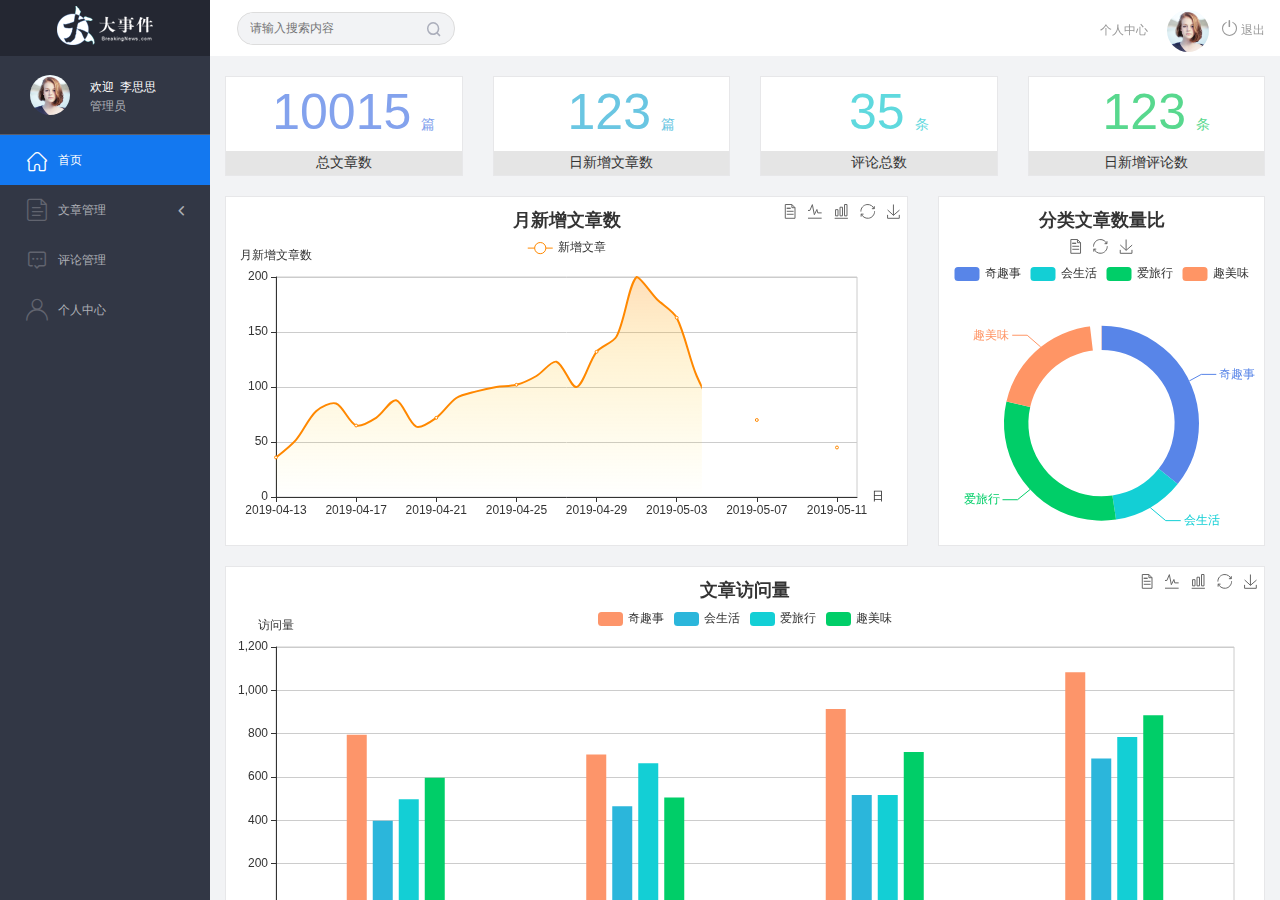
==== web_back/index.html @ 24933288 "初始化" ====
<!DOCTYPE html>
<html lang="en">

<head>
    <meta charset="UTF-8">
    <meta name="viewport" content="width=device-width, initial-scale=1.0">
    <meta http-equiv="X-UA-Compatible" content="ie=edge">
    <title>大事件-后台首页</title>
    <link rel="stylesheet" href="js/bootstrap/css/bootstrap.min.css">
    <link rel="stylesheet" href="css/reset.css">
    <link rel="stylesheet" href="css/iconfont.css">
    <link rel="stylesheet" href="css/main.css">
    <script src="js/jquery-1.12.4.min.js"></script>
</head>

<body>
    <div class="sider">
        <a href="#" class="logo"><img src="images/logo02.png" alt="logo"></a>
        <div class="user_info">
            <img src="images/2.jpg" alt="person">
            <span>欢迎&nbsp;&nbsp;李思思</span>
            <b>管理员</b>
        </div>
        <div class="menu">
            <div class="level01 active"><a href="main_count.html" target="main_frame"><i class="iconfont icon-yidiandiantubiao04"></i><span>首页</span></a></div>
            <div class="level01"><a href="#"><i class="iconfont icon-icon-article"></i><span>文章管理</span><b
                        class="iconfont icon-arrowdownl"></b></a></div>
            <ul class="level02">
                <li><a href="article_list.html" target="main_frame"><i class="iconfont icon-previewright"></i><span>文章列表</span></a></li>
                <li><a href="article_release.html" target="main_frame"><i class="iconfont icon-previewright"></i><span>发表文章</span></a></li>
                <li><a  href="article_category.html" target="main_frame"><i class="iconfont icon-previewright"></i><span>文章类别管理</span></a></li>
            </ul>

            <div class="level01"><a href="comment_list.html" target="main_frame"><i class="iconfont icon-comment"></i><span>评论管理</span></a></div>
            <div class="level01"><a  href="user.html" target="main_frame"><i class="iconfont icon-user"></i><span>个人中心</span></a></div>
        </div>
    </div>

    <div class="header_bar">        
        <form class="search_form">
            <input type="text" placeholder="请输入搜索内容">
            <i class="iconfont icon-search"></i>
        </form>
        <div class="user_center_link">
            <a href="user.html" onclick="setMenu(3,0)" target="main_frame">个人中心</a>
            <img src="images/2.jpg" alt="person">
            <a href="#"><i class="iconfont icon-tuichu"></i> 退出</a>
        </div>
    </div>

    <div class="main" id="main_body">
        <iframe src="main_count.html" frameborder="0" id="main_frame" name="main_frame" frameborder="0" scrolling="auto"></iframe>
    </div>



    <script>
        var $level01 = $('.level01');
        var $subli = $('.level02 li')
        $level01.click(function(){
            $level01.not($(this)).removeClass('active');
            $(this).addClass('active');

            if($(this).next().hasClass('level02')){
                $(this).next().slideToggle();
                $(this).find('b').toggleClass('rotate0');
            }else{
                $subli.removeClass('active'); 
            }
        })

        $subli.click(function(){
            $subli.not($(this)).removeClass('active');
            $(this).addClass('active');

            if(!$(this).parent().prev().hasClass('active')){
                $level01.removeClass('active');
                $(this).parent().prev().addClass('active');
            }
        })

        function resizeFrame(){
            var frame_w = $('#main_body').outerWidth();
			var frame_h = $('#main_body').outerHeight();
			$('#main_frame').css({'width':frame_w,'height':frame_h});
        }

        resizeFrame();

        $(window).resize(function(){
            resizeFrame();
        })


        function setMenu(m,n){
           $level01.eq(m).addClass('active').siblings().not('.level02').removeClass('active');
           if(m!=1){              
              $('.level02').slideUp(); 
           }else{
              $('.level02').slideDown();
              $('.level02').children().eq(n).addClass('active').siblings().removeClass('active');
           }
        }

    </script>

</body>
</html>
---- web_back/css/iconfont.css ----
@font-face {font-family: "iconfont";
  src: url('../fonts/iconfont.eot?t=1558003957214'); /* IE9 */
  src: url('../fonts/iconfont.eot?t=1558003957214#iefix') format('embedded-opentype'), /* IE6-IE8 */
  url('[data-uri]') format('woff2'),
  url('../fonts/iconfont.woff?t=1558003957214') format('woff'),
  url('../fonts/iconfont.ttf?t=1558003957214') format('truetype'), /* chrome, firefox, opera, Safari, Android, iOS 4.2+ */
  url('../fonts/iconfont.svg?t=1558003957214#iconfont') format('svg'); /* iOS 4.1- */
}

.iconfont {
  font-family: "iconfont" !important;
  font-size: 16px;
  font-style: normal;
  -webkit-font-smoothing: antialiased;
  -moz-osx-font-smoothing: grayscale;
}

.icon-yidiandiantubiao04:before {
  content: "\e607";
}

.icon-arrowdownl:before {
  content: "\e6a3";
}

.icon-key:before {
  content: "\e68b";
}

.icon-tuichu:before {
  content: "\e622";
}

.icon-previewright:before {
  content: "\e75c";
}

.icon-system:before {
  content: "\e6a6";
}

.icon-icondate:before {
  content: "\e609";
}

.icon-search:before {
  content: "\e656";
}

.icon-system1:before {
  content: "\e608";
}

.icon-user:before {
  content: "\e645";
}

.icon-comment:before {
  content: "\e60a";
}

.icon-icon-article:before {
  content: "\e601";
}
---- web_back/css/main.css ----
body{
    font-family:'MicroSoft YaHei';
    background-color: #f2f3f5;
}
.main_wrap{
    position:fixed;
    width:100%;
    height:100%;
    left:0px;
    top:0px;
    background:url('../images/login_bg.jpg'); 
    background-size:100% 100%; 
  }
.header{
    width:1200px;
    overflow: hidden;
    margin:20px auto 0;
}
.heade .logo{
    float: left;
}
.header .copyright{
    float:right;
    font-size:12px;
    color:#fff;
    text-align:right;
    line-height:20px;
    margin-top:10px;
}
.login_form_con{
    position:absolute;
    left:50%;
    top:50%;
    margin-left:-200px;
    margin-top:-155px;
    width:400px;
    height:310px;
    background-color: #edeff0;
}

.login_form{
    position: relative;
}

.login_form .icon-user{
    position:absolute;
    font-size:16px;
    color:#999;
    left:46px;
    top:12px;
}
.login_form .icon-key{
    position:absolute;
    font-size:18px;
    color:#999;
    left:46px;
    top:78px;
}
.login_title{
    height:60px;
    background:url('../images/login_title.png') center center no-repeat #fff;
}
.input_txt,.input_pass,.input_sub{
    display:block;
    width:334px;
    height:37px;
    padding:0px;
    text-indent:40px;
    border:1px solid #ddd;
    margin:27px auto 0;
    outline:none;
}
.input_sub{
    margin-top:40px;
    height:42px;
    background-color: #19b9e7;
    text-indent:0px;
    font-size:18px;
    color:#fff;
    cursor: pointer;
}
.input_sub:hover{
    background-color: #08a0cc;
}

.sider{
    position:fixed;
    left:0;
    top:0;
    bottom:0;
    width:210px;
    background-color: #323745;
}
.sider .logo{
    display:block;
    height:56px;
    background-color: #242732;
    overflow: hidden;
}
.sider .logo img{
    display:block;
    margin:6px auto 0;
}
.user_info{
    height:79px;
    border-bottom:1px solid #5a5e6b;
}

.user_info img{
    float: left;
    width:40px;
    height:40px;
    border-radius:20px;
    margin:19px 0 0 30px;
}
.user_info span{
    float: left;
    width:120px;
    font-size:12px;
    color:#fff;
    margin:23px 0 0 20px;
}
.user_info b{
    float: left;
    width: 120px;
    font-weight:normal;
    font-size:12px;
    color:#adafb5;
    margin:2px 0 0 20px;
}

.menu .level01{
    height:50px;
    line-height:50px;
}
.menu .level01 a{
    display:block;
    height:50px;
    font-size:12px;
    color:#adafb5;
    overflow: hidden;
}
.menu .level01.active a{
    background-color: #1378f0;
    color:#fff;
}
.menu .level01.active i{
    color:#fff;
}

.menu .level01 a:hover{
    background-color: #1378f0;
    color:#fff;
}
.menu .level01 a:hover i{
    color:#fff;
}
.menu .level01 i{
    color:#61646f;
    font-size:22px;
    float: left;
    margin-left:26px;
}
.menu .level01 span{
    float: left;
    margin-left:10px;
}
.menu .level01 b{
    float: right;
    margin-right:20px;
    font-weight:normal;
    transform:rotate(90deg);
    transition:all 500ms ease;
}

.menu .level01 .rotate0{
    transform:rotate(0deg);
}

.menu .level02{
    background: #242732;
    display:none;
}


.menu .level02 li{
    height:40px;
    line-height:40px;
}
.menu .level02 li a{
    display:block;
    height:40px;
    font-size:12px;
    color:#adafb5;
    overflow: hidden;
}

.menu .level02 li a:hover{
    background-color: #1378f0;
    color:#fff;
}

.menu .level02 li i{
    font-size:12px;
    float: left;
    margin-left:60px;
}
.menu .level02 li span{
    font-size:12px;
    float: left;
    margin-left:5px;
}

.menu .level02 .active a{
    color:#ffae00;
}

.header_bar{
    position:fixed;
    left:210px;
    right:0;
    top:0;
    height:56px;
    background-color: #fff;
}

.main{
    position:fixed;
    left:210px;
    top:56px;
    right:0;
    bottom:0;
    background-color: #f2f3f5;
}

.search_form{
    width:218px;
    height:33px;
    border:1px solid #ddd;
    background-color: #f2f3f5;
    border-radius:16px;
    float: left;
    margin:12px 0 0 27px;
}

.search_form input{
    padding:0px;
    margin:0px;
    border:0px;
    float: left;
    background-color: #f2f3f5;
    font-size:12px;
    width:175px;
    height:31px;
    margin-left:12px;
    outline:none;
   
}

.search_form .icon-search{
    line-height:33px;
    cursor: pointer;
    font-size:18px;
    color:#abaebb;
}
.user_center_link{
    float:right;

}
.user_center_link a{
    line-height:56px;
    font-size:12px;
    color:#999;
    margin-right:15px;
}
.user_center_link a:hover{
    color:#ffae00
}

.user_center_link img{
    width:42px;
    height:42px;
    border-radius:32px;
    margin-right:10px;
}

.spannel_list{
    margin-top:20px;
}

.spannel{
	height:100px;
	overflow:hidden;
	text-align:center;
    position:relative;
    background-color: #fff;
    border:1px solid #e7e7e9;
    margin-bottom:20px;
}

.spannel em{
    font-style:normal;
	font-size:50px;
	line-height:50px;
	display:inline-block;
	margin:10px 0 0 20px;
	font-family:'Arial';
	color:#83a2ed;
}

.spannel span{
	font-size:14px;
	display:inline-block;
	color:#83a2ed;
	margin-left:10px;
}

.spannel b{
	position:absolute;
	left:0;
	bottom:0;
	width:100%;
	line-height:24px;
	background:#e5e5e5;
	color:#333;
	font-size:14px;
	font-weight:normal;
}

.scolor01 em,.scolor01 span{
	color:#6ac6e2;
}

.scolor02 em,.scolor02 span{
	color:#5fd9de;
}

.scolor03 em,.scolor03 span{
	color:#58d88e;
}


.gragh_pannel{
    height:350px;
    border:1px solid #e7e7e9;
    background-color: #fff!important; 
    margin-bottom:20px;  
}

.column_pannel{
    margin-bottom:20px;
    height:400px;
    border:1px solid #e7e7e9;
    background-color: #fff!important;   
}

.common_title{
    line-height:42px;
    background-color: #fbfbfb;
    border:1px solid #e7e7e9;
    margin-top:20px;
    text-indent: 15px;
    font-size:14px;
    color:#333;
}

.common_con{
    border:1px solid #e7e7e9;
    border-top:0px;
    background-color: #fff;
    padding-bottom:20px;
    margin-bottom:20px;
}
.opt_btns{
    margin-top:20px;
}

.mp20{
    margin-top:20px;
}

.pagination{   
   margin:0;
}

.article_form{
    margin-top:20px;
}

.form-group{
    margin-bottom:25px;
}

.form-group label{
    font-weight:normal;
    color:#666;
}

.icon-icondate{
    line-height:16px;
}

.user_pic{
    width:100px;
    height:100px;
    margin-bottom:10px;
}

.article_cover{
    width:200px;
    height:200px;
    margin-bottom:10px;
}
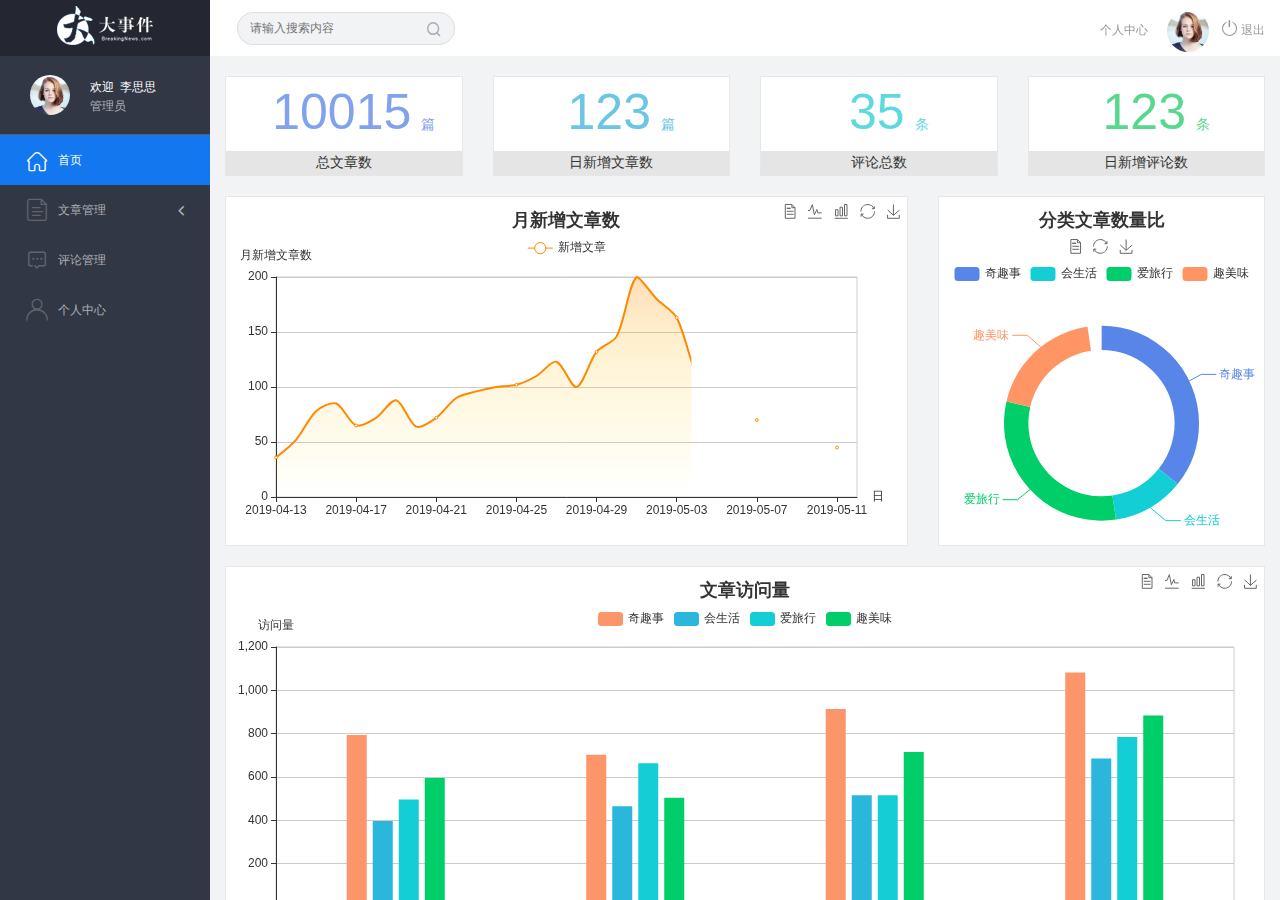
==== commit 1d9be25d: "退出页面以及封装函数" ====
--- a/web_back/index.html
+++ b/web_back/index.html
@@ -28,15 +28,15 @@
             <ul class="level02">
                 <li><a href="article_list.html" target="main_frame"><i class="iconfont icon-previewright"></i><span>文章列表</span></a></li>
                 <li><a href="article_release.html" target="main_frame"><i class="iconfont icon-previewright"></i><span>发表文章</span></a></li>
-                <li><a  href="article_category.html" target="main_frame"><i class="iconfont icon-previewright"></i><span>文章类别管理</span></a></li>
+                <li><a href="article_category.html" target="main_frame"><i class="iconfont icon-previewright"></i><span>文章类别管理</span></a></li>
             </ul>
 
             <div class="level01"><a href="comment_list.html" target="main_frame"><i class="iconfont icon-comment"></i><span>评论管理</span></a></div>
-            <div class="level01"><a  href="user.html" target="main_frame"><i class="iconfont icon-user"></i><span>个人中心</span></a></div>
+            <div class="level01"><a href="user.html" target="main_frame"><i class="iconfont icon-user"></i><span>个人中心</span></a></div>
         </div>
     </div>
 
-    <div class="header_bar">        
+    <div class="header_bar">
         <form class="search_form">
             <input type="text" placeholder="请输入搜索内容">
             <i class="iconfont icon-search"></i>
@@ -44,7 +44,7 @@
         <div class="user_center_link">
             <a href="user.html" onclick="setMenu(3,0)" target="main_frame">个人中心</a>
             <img src="images/2.jpg" alt="person">
-            <a href="#"><i class="iconfont icon-tuichu"></i> 退出</a>
+            <a href="#" id="back"><i class="iconfont icon-tuichu"></i> 退出</a>
         </div>
     </div>
 
@@ -52,57 +52,76 @@
         <iframe src="main_count.html" frameborder="0" id="main_frame" name="main_frame" frameborder="0" scrolling="auto"></iframe>
     </div>
 
+    <!-- **************************************自己写的代码 -->
+    <script>
+        var back_ = {
+            back_1: function() {
+                $.post('http://192.168.172.82:8000/admin/logout').then(function() {
+                    window.location.href = 'login.html'
+                })
+            }
+        }
+    </script>
+    <script>
+        $('#back').on('click', function() {
+            back_.back_1();
+        })
+    </script>
 
+    <!-- **********************************************结束 -->
 
     <script>
         var $level01 = $('.level01');
         var $subli = $('.level02 li')
-        $level01.click(function(){
+        $level01.click(function() {
             $level01.not($(this)).removeClass('active');
             $(this).addClass('active');
 
-            if($(this).next().hasClass('level02')){
+            if ($(this).next().hasClass('level02')) {
                 $(this).next().slideToggle();
                 $(this).find('b').toggleClass('rotate0');
-            }else{
-                $subli.removeClass('active'); 
+            } else {
+                $subli.removeClass('active');
             }
         })
 
-        $subli.click(function(){
+        $subli.click(function() {
             $subli.not($(this)).removeClass('active');
             $(this).addClass('active');
 
-            if(!$(this).parent().prev().hasClass('active')){
+            if (!$(this).parent().prev().hasClass('active')) {
                 $level01.removeClass('active');
                 $(this).parent().prev().addClass('active');
             }
         })
 
-        function resizeFrame(){
+        function resizeFrame() {
             var frame_w = $('#main_body').outerWidth();
-			var frame_h = $('#main_body').outerHeight();
-			$('#main_frame').css({'width':frame_w,'height':frame_h});
+            var frame_h = $('#main_body').outerHeight();
+            $('#main_frame').css({
+                'width': frame_w,
+                'height': frame_h
+            });
         }
 
         resizeFrame();
 
-        $(window).resize(function(){
+        $(window).resize(function() {
             resizeFrame();
         })
 
 
-        function setMenu(m,n){
-           $level01.eq(m).addClass('active').siblings().not('.level02').removeClass('active');
-           if(m!=1){              
-              $('.level02').slideUp(); 
-           }else{
-              $('.level02').slideDown();
-              $('.level02').children().eq(n).addClass('active').siblings().removeClass('active');
-           }
+        function setMenu(m, n) {
+            $level01.eq(m).addClass('active').siblings().not('.level02').removeClass('active');
+            if (m != 1) {
+                $('.level02').slideUp();
+            } else {
+                $('.level02').slideDown();
+                $('.level02').children().eq(n).addClass('active').siblings().removeClass('active');
+            }
         }
-
     </script>
 
 </body>
+
 </html>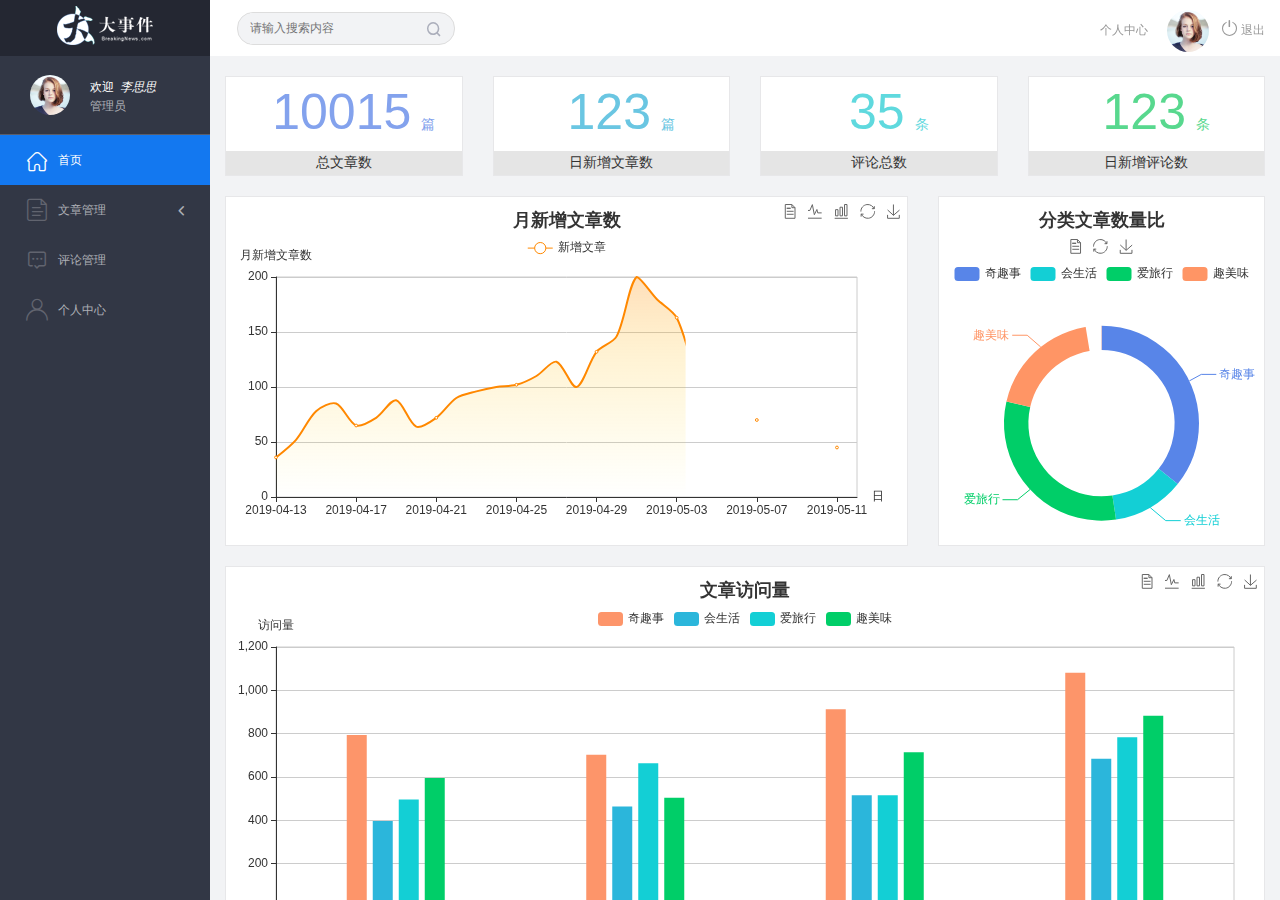
==== commit aef1c583: "修改用户头像以及名字" ====
--- a/web_back/index.html
+++ b/web_back/index.html
@@ -17,8 +17,8 @@
     <div class="sider">
         <a href="#" class="logo"><img src="images/logo02.png" alt="logo"></a>
         <div class="user_info">
-            <img src="images/2.jpg" alt="person">
-            <span>欢迎&nbsp;&nbsp;李思思</span>
+            <img src="images/2.jpg" alt="person" class="change">
+            <span>欢迎&nbsp;&nbsp;<i id="lss">李思思</i> </span>
             <b>管理员</b>
         </div>
         <div class="menu">
@@ -43,7 +43,7 @@
         </form>
         <div class="user_center_link">
             <a href="user.html" onclick="setMenu(3,0)" target="main_frame">个人中心</a>
-            <img src="images/2.jpg" alt="person">
+            <img src="images/2.jpg" alt="person" class="change">
             <a href="#" id="back"><i class="iconfont icon-tuichu"></i> 退出</a>
         </div>
     </div>
@@ -65,6 +65,13 @@
     <script>
         $('#back').on('click', function() {
             back_.back_1();
+        })
+        $.get('http://192.168.172.82:8000/admin/getuser').then(function(res) {
+            console.log(res);
+            var hh = res.data.nickname;
+            $('#lss').text('hh')
+            $('.change').attr('src', res.data.user_pic)
+
         })
     </script>
 
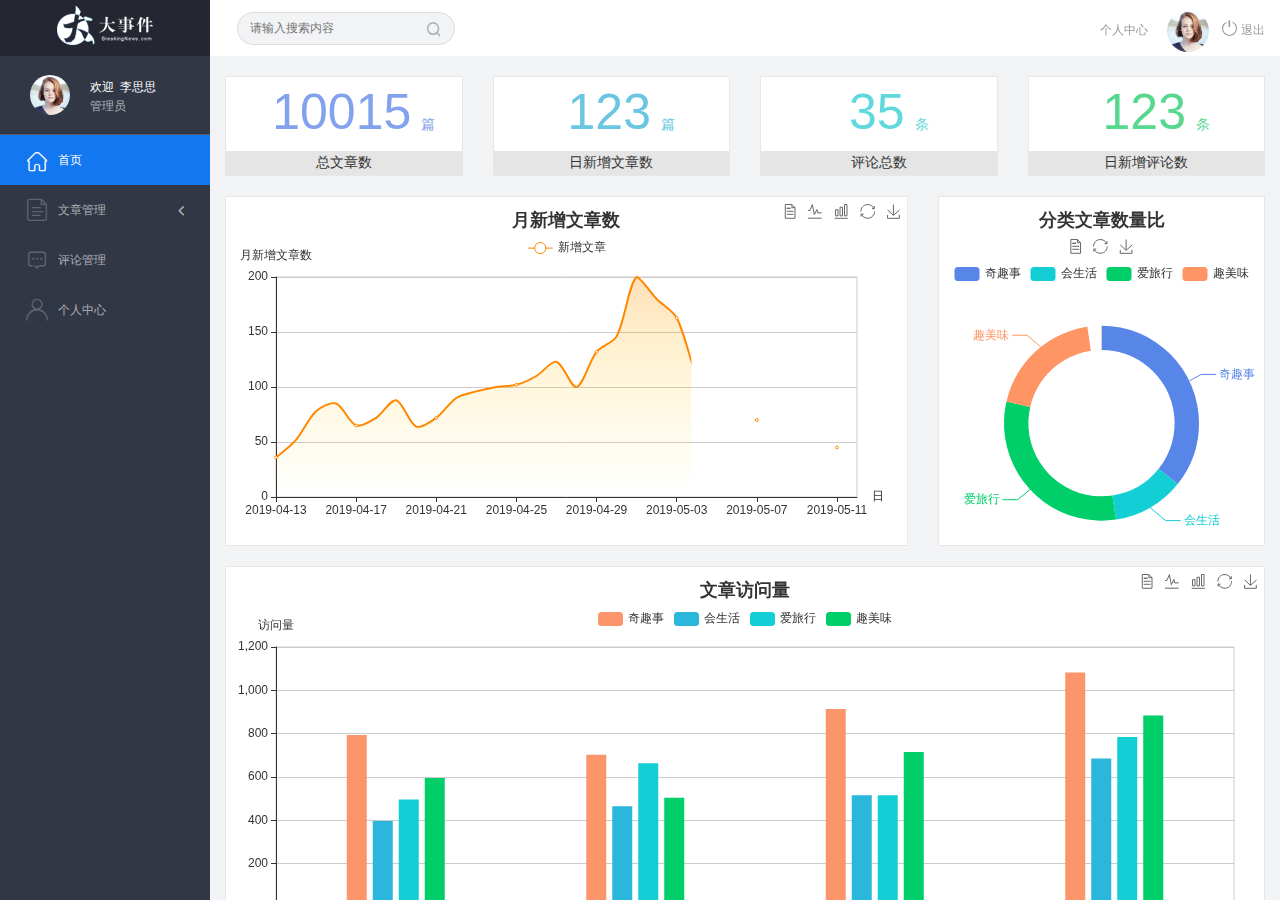
==== commit edb12f71: "优化完成" ====
--- a/web_back/index.html
+++ b/web_back/index.html
@@ -11,6 +11,8 @@
     <link rel="stylesheet" href="css/iconfont.css">
     <link rel="stylesheet" href="css/main.css">
     <script src="js/jquery-1.12.4.min.js"></script>
+    <script src="./js/utils/config.js"></script>
+    <script src="./js/utils/user.js"></script>
 </head>
 
 <body>
@@ -18,7 +20,7 @@
         <a href="#" class="logo"><img src="images/logo02.png" alt="logo"></a>
         <div class="user_info">
             <img src="images/2.jpg" alt="person" class="change">
-            <span>欢迎&nbsp;&nbsp;<i id="lss">李思思</i> </span>
+            <span>欢迎&nbsp;&nbsp;<i id="lss" style="font-style: normal;">李思思</i> </span>
             <b>管理员</b>
         </div>
         <div class="menu">
@@ -53,26 +55,12 @@
     </div>
 
     <!-- **************************************自己写的代码 -->
-    <script>
-        var back_ = {
-            back_1: function() {
-                $.post('http://192.168.172.82:8000/admin/logout').then(function() {
-                    window.location.href = 'login.html'
-                })
-            }
-        }
-    </script>
+
     <script>
         $('#back').on('click', function() {
-            back_.back_1();
+            user.back();
         })
-        $.get('http://192.168.172.82:8000/admin/getuser').then(function(res) {
-            console.log(res);
-            var hh = res.data.nickname;
-            $('#lss').text('hh')
-            $('.change').attr('src', res.data.user_pic)
-
-        })
+        user.getInfo();
     </script>
 
     <!-- **********************************************结束 -->
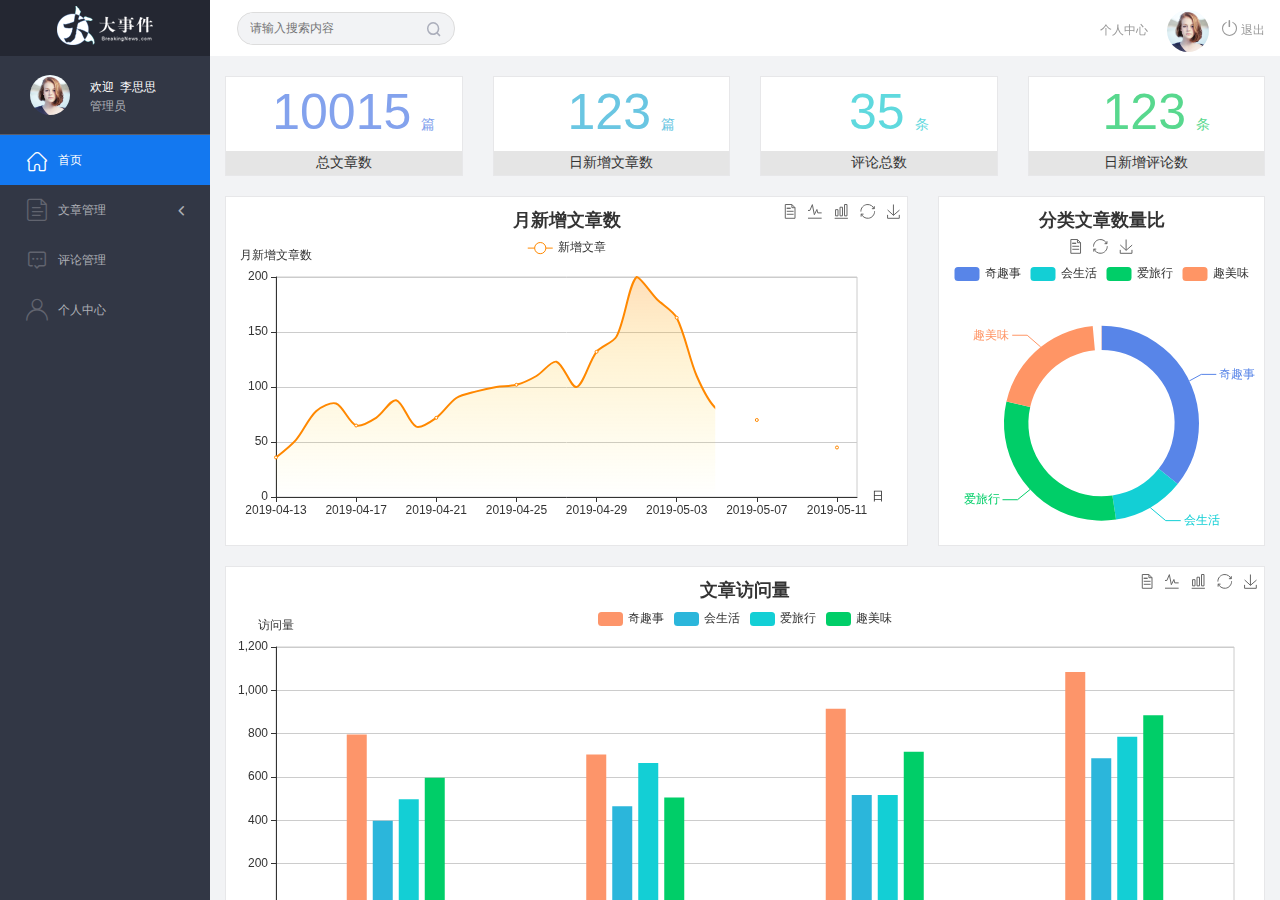
==== commit c05ff479: "最后将dom和ajax操作分离" ====
--- a/web_back/index.html
+++ b/web_back/index.html
@@ -58,9 +58,21 @@
 
     <script>
         $('#back').on('click', function() {
-            user.back();
+            user.back().then(function(res) {
+                if (res.code == 200) {
+                    window.location.href = 'login.html'
+                } else {
+                    alert(res.msg)
+                }
+            });
         })
-        user.getInfo();
+        user.getInfo().then(function(res) {
+            console.log(res);
+            var hh = res.data.nickname;
+            $('#lss').text(hh)
+            $('.change').attr('src', res.data.user_pic)
+
+        });
     </script>
 
     <!-- **********************************************结束 -->
